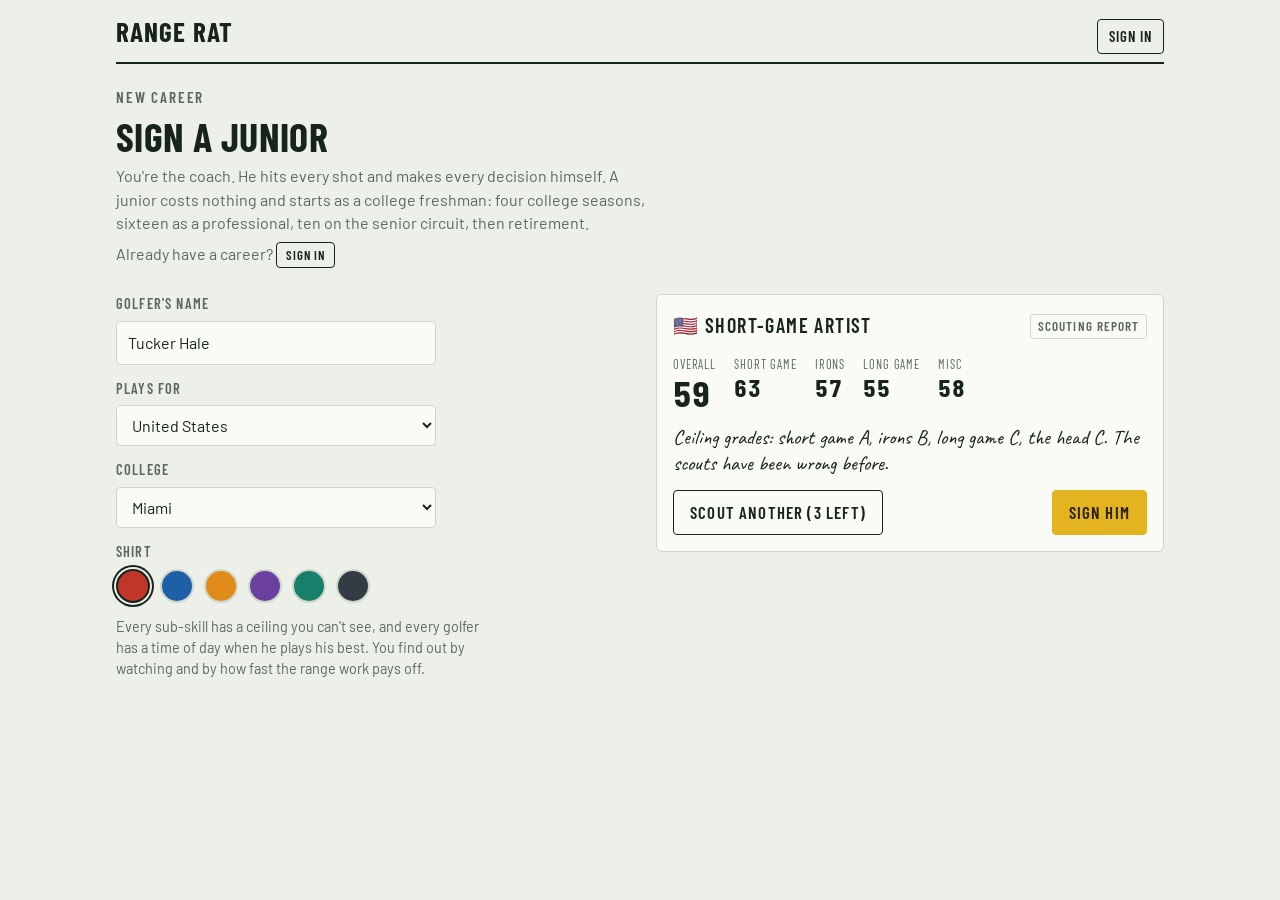
==== solo/index.html @ 446aee0f "Level 2 client: shared-world UI; solo game moves to /solo; public coach ratings Co-Authored-By: Clau" ====
<!doctype html>
<html lang="en">
<head>
<meta charset="utf-8">
<meta name="viewport" content="width=device-width,initial-scale=1,viewport-fit=cover">
<title>Range Rat Solo</title>
<meta name="description" content="A hands-off golf management game: sign golfers, train them, and watch them play.">
<meta name="theme-color" content="#1c4533">
<link rel="icon" href="data:image/svg+xml,%3Csvg xmlns='http://www.w3.org/2000/svg' viewBox='0 0 64 64'%3E%3Ccircle cx='32' cy='32' r='30' fill='%231c4533'/%3E%3Cpath d='M24 50V12' stroke='%23f1f4ea' stroke-width='4' stroke-linecap='round'/%3E%3Cpath d='M26 13l20 7-20 7z' fill='%23e3b420'/%3E%3C/svg%3E">
<link rel="preconnect" href="https://fonts.googleapis.com">
<link rel="preconnect" href="https://fonts.gstatic.com" crossorigin>
<link rel="stylesheet" href="https://fonts.googleapis.com/css2?family=Barlow:wght@400;500;600&family=Barlow+Condensed:wght@500;600;700&family=Caveat:wght@500;600&family=Noto+Color+Emoji&display=swap">
<link rel="stylesheet" href="../css/style.css">
</head>
<body>
<div class="app">
  <header class="top"><div class="brand">Range Rat</div><nav class="nav" id="nav"></nav></header>
  <main id="view"></main>
</div>
<script src="../vendor/supabase-2.118.0.js"></script>
<script src="../js/config.js"></script>
<script src="../js/core.js"></script>
<script src="../js/game.js"></script>
</body>
</html>
---- css/style.css ----
/* page reset (the published artifact used to supply this) */
*,*::before,*::after{box-sizing:border-box}
html{color-scheme:light;-webkit-text-size-adjust:100%}
:root{padding-top:env(safe-area-inset-top,0px);padding-bottom:env(safe-area-inset-bottom,0px)}
body{margin:0;font:14px/1.45 system-ui,-apple-system,"Segoe UI",sans-serif}
img{max-width:100%}
[hidden]{display:none!important}
input[type=email],input[type=password]{font:inherit;color:var(--ink);background:var(--surface);border:1px solid var(--line);border-radius:4px;padding:9px 11px;width:100%;max-width:320px}
.authform{max-width:420px}


/* Layout: a clubhouse with a hand-operated scoreboard. One column on phones; on wide screens the course map sits left, the board and radio call sit right. */
:root{
  --bg:#edf0e8; --surface:#fafbf6; --ink:#16241c; --muted:#5a685e; --line:#cfd7ca;
  --board:#1c4533; --board-ink:#f1f4ea; --board-line:#30604a; --board-hi:#28583f; --board-under:#ff8a78;
  --flag:#e3b420; --flag-ink:#2b2204;
  --fill:#2f7150; --under:#c2362a; --hot:#cf5a17; --cold:#2f6f9f;
  --display:'Barlow Condensed','Arial Narrow',sans-serif;
  --body:'Barlow',system-ui,-apple-system,'Segoe UI',sans-serif;
  --hand:'Caveat','Segoe Print','Bradley Hand',cursive;
  --emoji:'Noto Color Emoji','Apple Color Emoji','Segoe UI Emoji',sans-serif;
}
@media (prefers-color-scheme: dark){ :root:not([data-theme="light"]){
  --bg:#0e1511; --surface:#16211b; --ink:#e3e9df; --muted:#93a297; --line:#2a3a30;
  --board:#153525; --board-ink:#f1f4ea; --board-line:#27503c; --board-hi:#1f4733; --board-under:#ff8a78;
  --flag:#e3b420; --flag-ink:#2b2204;
  --fill:#4c9a72; --under:#ff7c6b; --hot:#f08a45; --cold:#6fb0dc; color-scheme:dark } }
:root[data-theme="dark"]{
  --bg:#0e1511; --surface:#16211b; --ink:#e3e9df; --muted:#93a297; --line:#2a3a30;
  --board:#153525; --board-ink:#f1f4ea; --board-line:#27503c; --board-hi:#1f4733; --board-under:#ff8a78;
  --flag:#e3b420; --flag-ink:#2b2204;
  --fill:#4c9a72; --under:#ff7c6b; --hot:#f08a45; --cold:#6fb0dc; color-scheme:dark }

*{box-sizing:border-box}
body{background:var(--bg);color:var(--ink);font-family:var(--body);font-size:16px;line-height:1.45}
.app{max-width:1080px;margin:0 auto;padding-block:18px 48px;padding-left:max(16px,env(safe-area-inset-left,0px));padding-right:max(16px,env(safe-area-inset-right,0px));display:flex;flex-direction:column;gap:22px}
.top{display:flex;align-items:baseline;justify-content:space-between;gap:12px;flex-wrap:wrap;border-bottom:2px solid var(--ink);padding-bottom:8px}
.brand{font-family:var(--display);font-weight:700;font-size:1.7rem;letter-spacing:.04em;text-transform:uppercase;line-height:1}
.top-meta{font-family:var(--display);font-size:1.05rem;letter-spacing:.04em;color:var(--muted);text-transform:uppercase}
#view{display:flex;flex-direction:column;gap:26px}
h1,h2,h3,p{margin:0}
h1{font-family:var(--display);font-weight:700;font-size:2.5rem;line-height:1;text-transform:uppercase;letter-spacing:.01em;text-wrap:balance}
h2{font-family:var(--display);font-weight:600;font-size:1.25rem;letter-spacing:.07em;text-transform:uppercase}
.eyebrow{font-family:var(--display);font-weight:600;letter-spacing:.12em;text-transform:uppercase;color:var(--muted);font-size:.95rem}
.lede{max-width:60ch;color:var(--muted)}
.intro{display:flex;flex-direction:column;gap:8px}
.cols{display:grid;grid-template-columns:repeat(auto-fit,minmax(min(100%,300px),1fr));gap:26px 32px;align-items:start}
.cols>*{min-width:0}
.sec{display:flex;flex-direction:column;gap:12px;min-width:0}
.sec>h2{border-bottom:1px solid var(--line);padding-bottom:6px}
.row{display:flex;gap:10px;align-items:center;flex-wrap:wrap;justify-content:space-between}
.stack{display:flex;flex-direction:column;gap:14px}
.muted{color:var(--muted)} .small{font-size:.9rem}
.hand{font-family:var(--hand);font-size:1.3rem;line-height:1.25}
.flag{font-family:var(--emoji);font-style:normal;font-weight:400;letter-spacing:0;margin-right:.35em}
.field{display:flex;flex-direction:column;gap:6px}
.field>span,.lab{font-family:var(--display);font-weight:600;letter-spacing:.08em;text-transform:uppercase;font-size:.9rem;color:var(--muted)}
input[type=text],select{font:inherit;color:var(--ink);background:var(--surface);border:1px solid var(--line);border-radius:4px;padding:9px 11px;width:100%;max-width:320px}
button{font:inherit;color:inherit;cursor:pointer}
button:focus-visible,input:focus-visible,select:focus-visible{outline:2px solid var(--flag);outline-offset:2px}
.btn{font-family:var(--display);font-weight:600;letter-spacing:.07em;text-transform:uppercase;font-size:1.05rem;border-radius:4px;padding:9px 16px;border:1.5px solid var(--ink);background:transparent;color:var(--ink)}
.btn.primary{background:var(--flag);border-color:var(--flag);color:var(--flag-ink)}
.btn:disabled{opacity:.4;cursor:default}
.btn.sm{font-size:.92rem;padding:6px 11px}
.btn.on{background:var(--ink);color:var(--bg)}
.swatches{display:flex;gap:10px;flex-wrap:wrap}
.sw{width:34px;height:34px;border-radius:50%;background:var(--c);border:2px solid var(--line);padding:0}
.sw.on{border-color:var(--ink);box-shadow:0 0 0 2px var(--bg),0 0 0 4px var(--ink)}
.prospect{background:var(--surface);border:1px solid var(--line);border-radius:6px;padding:16px;display:flex;flex-direction:column;gap:14px}
.tag{font-family:var(--display);font-weight:600;letter-spacing:.08em;text-transform:uppercase;font-size:.82rem;border:1px solid var(--line);border-radius:3px;padding:2px 7px;color:var(--muted);white-space:nowrap}
.tag.hot{color:var(--hot);border-color:var(--hot)} .tag.cold{color:var(--cold);border-color:var(--cold)}
.bars{display:grid;grid-template-columns:auto 1fr auto;gap:8px 12px;align-items:center}
.bars .k{font-family:var(--display);font-weight:600;letter-spacing:.06em;text-transform:uppercase;font-size:1rem}
.bars .k small{display:block;font-family:var(--body);font-weight:400;letter-spacing:0;text-transform:none;color:var(--muted);font-size:.78rem;line-height:1.1}
.track{height:12px;background:var(--line);border-radius:2px;overflow:hidden}
.track>i{display:block;height:100%;background:var(--fill)}
.track.warn>i{background:var(--hot)}
.bars .v{font-family:var(--display);font-weight:700;font-size:1.25rem;font-variant-numeric:tabular-nums;text-align:right;min-width:2.4ch}
.who{display:flex;gap:12px;align-items:center}
.avatar{width:46px;height:46px;border-radius:50%;background:var(--c);display:grid;place-items:center;font-family:var(--display);font-weight:700;color:#fff;font-size:1.2rem;flex:none;text-shadow:0 1px 2px rgba(0,0,0,.45)}
.who h1{font-size:2rem}
.pips{display:flex;gap:6px}
.pips i{width:14px;height:14px;border-radius:50%;border:2px solid var(--ink)} .pips i.f{background:var(--flag);border-color:var(--flag)}
.opts{display:grid;grid-template-columns:repeat(auto-fit,minmax(min(100%,150px),1fr));gap:8px}
.opt{text-align:left;background:var(--surface);border:1.5px solid var(--line);border-radius:5px;padding:9px 11px;display:flex;flex-direction:column;gap:2px;min-width:0}
.opt b{font-family:var(--display);font-weight:600;letter-spacing:.05em;text-transform:uppercase;font-size:1.05rem}
.opt span{font-size:.85rem;color:var(--muted);line-height:1.25}
.opt.on{border-color:var(--ink);box-shadow:inset 0 0 0 1px var(--ink)}
.event{background:var(--surface);border:1px solid var(--line);border-radius:6px;padding:12px 14px;display:flex;flex-direction:column;gap:2px}
.event b{font-family:var(--display);font-weight:700;font-size:1.5rem;text-transform:uppercase;letter-spacing:.03em;line-height:1.1}
.trainlog{min-height:1.6em}
.tbl{width:100%;border-collapse:collapse;font-size:.95rem}
.tbl th{font-family:var(--display);font-weight:600;letter-spacing:.07em;text-transform:uppercase;font-size:.85rem;color:var(--muted);text-align:left;padding:4px 6px;position:sticky;top:0;background:var(--bg)}
.tbl td{padding:6px;border-top:1px solid var(--line);white-space:nowrap}
.tbl tr.me td{font-weight:600;background:var(--surface)}
.tbl tr.gap td{text-align:center;color:var(--muted);padding:0;line-height:1}
.tbl tr.mc td{color:var(--muted)}
.num{font-variant-numeric:tabular-nums;text-align:right !important}
.scroll{overflow-x:auto}
.tall{max-height:560px;overflow:auto}
.under{color:var(--under);font-weight:600}
/* scoreboard */
.board{background:var(--board);color:var(--board-ink);border-radius:6px;padding:8px 12px 12px;display:flex;flex-direction:column;gap:6px}
.board h2{padding:4px 2px}
.board table{width:100%;border-collapse:collapse;font-family:var(--display);font-size:1.12rem;letter-spacing:.03em}
.board td{padding:5px 5px;border-top:1px solid var(--board-line);white-space:nowrap}
.board td.nm{white-space:normal;width:99%;text-transform:uppercase}
.board tr.me td{background:var(--board-hi);font-weight:700}
.board tr.cutline td{border-bottom:2px dashed var(--flag)}
.board tr.gap td{text-align:center;opacity:.6;padding:0;line-height:1}
.board .under{color:var(--board-under)}
.board .chip{font-family:var(--display);font-size:.78rem;letter-spacing:.08em;opacity:.8;text-transform:uppercase}
.board .chip.hot{color:var(--flag);opacity:1}
.board .btn{border-color:var(--board-line);color:var(--board-ink);align-self:flex-start}
.bscroll{max-height:560px;overflow-y:auto}
/* round */
.round{display:grid;grid-template-columns:minmax(0,460px) minmax(0,1fr);gap:22px 28px;align-items:start}
@media (max-width:820px){.round{grid-template-columns:minmax(0,1fr)}}
.round>*{min-width:0;display:flex;flex-direction:column;gap:12px}
.holebar{display:flex;justify-content:space-between;align-items:baseline;gap:10px;flex-wrap:wrap;font-family:var(--display);text-transform:uppercase;letter-spacing:.06em}
.holebar b{font-size:1.6rem;font-weight:700;line-height:1}
.wind{display:inline-flex;align-items:center;gap:6px;color:var(--muted)}
.wind i{display:inline-block;font-style:normal;font-size:1.2rem;line-height:1;color:var(--ink)}
canvas{display:block;width:100%;max-width:100%;aspect-ratio:4/5;border-radius:6px;background:#24492f}
.ctrl{display:flex;gap:8px;flex-wrap:wrap;align-items:center}
.ctrl .sp{flex:1}
.status{display:flex;gap:8px;align-items:center;flex-wrap:wrap}
.feed{display:flex;flex-direction:column;gap:5px;min-height:9.5em}
.feed p{border-left:3px solid var(--line);padding-left:9px;color:var(--muted);font-size:.95rem}
.feed p.now{color:var(--ink);border-color:var(--flag)}
.feed p.big{color:var(--ink);font-weight:600}
.cards{display:flex;flex-direction:column;gap:6px}
.card{border-collapse:collapse;font-family:var(--display);font-size:1.05rem;width:100%}
.card th,.card td{text-align:center;padding:4px 2px;border:1px solid var(--line);min-width:28px;font-variant-numeric:tabular-nums}
.card th{font-weight:600;color:var(--muted);letter-spacing:.05em;text-transform:uppercase;font-size:.85rem}
.card th:first-child,.card td:first-child{text-align:left;padding-left:6px;width:4.2em}
.card s{display:inline-grid;place-items:center;width:23px;height:23px;text-decoration:none;font-weight:700}
.card .bd s{border:1.5px solid var(--under);border-radius:50%;color:var(--under)}
.card .eg s{border:1.5px solid var(--under);border-radius:50%;color:var(--under);box-shadow:0 0 0 2px var(--bg),0 0 0 3.5px var(--under)}
.card .bg s{border:1.5px solid var(--ink)}
.card .db s{border:1.5px solid var(--ink);box-shadow:0 0 0 2px var(--bg),0 0 0 3.5px var(--ink)}
.notes{display:flex;flex-direction:column;gap:6px}
.foot{display:flex;gap:10px;align-items:center;flex-wrap:wrap;color:var(--muted);font-size:.9rem;border-top:1px solid var(--line);padding-top:12px}
@media (prefers-reduced-motion:reduce){*{transition:none !important}}

/* stable, sub-skills, shop, profiles */
.nav{display:flex;gap:8px;align-items:center;flex-wrap:wrap}
.cash{font-family:var(--display);font-weight:700;font-size:1.25rem;letter-spacing:.03em;font-variant-numeric:tabular-nums}
.cash.red{color:var(--under)}
.tabs{display:flex;gap:6px;flex-wrap:wrap;border-bottom:1px solid var(--line);padding-bottom:10px}
.umbs{display:grid;grid-template-columns:repeat(auto-fit,minmax(min(100%,330px),1fr));gap:26px 36px;align-items:start}
.umb{display:flex;flex-direction:column;gap:9px;min-width:0}
.uhead{display:flex;justify-content:space-between;align-items:flex-end;gap:8px}
.uhead small{display:block;color:var(--muted);font-size:.82rem}
.uhead b{font-family:var(--display);font-weight:700;font-size:2.6rem;line-height:.85;font-variant-numeric:tabular-nums}
.track.thick{height:14px}
.subs{display:grid;grid-template-columns:minmax(0,1fr) 56px 2.4ch auto;gap:6px 10px;align-items:center;font-size:.93rem}
.subs.ro{grid-template-columns:minmax(0,1fr) 72px 2.4ch}
.subs .sn small{display:block;color:var(--muted);font-size:.76rem;line-height:1.15}
.subs .kid{padding-left:14px}
.subs .grp{font-weight:600}
.subs .sv{font-family:var(--display);font-weight:600;font-size:1.08rem;text-align:right;font-variant-numeric:tabular-nums}
.subs .track{height:7px}
.btn.xs{font-size:.8rem;padding:3px 9px}
.gcards{display:grid;grid-template-columns:repeat(auto-fit,minmax(min(100%,300px),1fr));gap:14px}
.gcard{background:var(--surface);border:1px solid var(--line);border-radius:6px;padding:14px;display:flex;flex-direction:column;gap:11px;min-width:0}
.gcard .who h1{font-size:1.6rem}
.ratings{display:flex;gap:6px 18px;flex-wrap:wrap;font-family:var(--display)}
.ratings span{display:flex;flex-direction:column;font-size:.78rem;letter-spacing:.07em;text-transform:uppercase;color:var(--muted)}
.ratings b{font-size:1.6rem;color:var(--ink);line-height:1;font-variant-numeric:tabular-nums}
.ratings .lead b{font-size:2.3rem}
.avatar.ring{box-shadow:0 0 0 2px var(--bg),0 0 0 5px var(--flag)}
.tbl tr.promo td:first-child{box-shadow:inset 3px 0 0 var(--fill)}
.tbl tr.releg td:first-child{box-shadow:inset 3px 0 0 var(--under)}
.stats{display:grid;grid-template-columns:repeat(auto-fit,minmax(104px,1fr));gap:12px 16px}
.stats div{display:flex;flex-direction:column}
.stats b{font-family:var(--display);font-size:1.6rem;line-height:1.05;font-variant-numeric:tabular-nums}
.stats span{font-size:.8rem;color:var(--muted)}
textarea{font:12px/1.3 ui-monospace,Menlo,Consolas,monospace;color:var(--ink);background:var(--surface);border:1px solid var(--line);border-radius:4px;padding:8px;width:100%;min-height:84px}
.shop{display:grid;grid-template-columns:repeat(auto-fit,minmax(min(100%,230px),1fr));gap:10px}
.item{background:var(--surface);border:1px solid var(--line);border-radius:5px;padding:11px;display:flex;flex-direction:column;gap:6px;min-width:0}
.item b{font-family:var(--display);font-weight:600;letter-spacing:.05em;text-transform:uppercase;font-size:1.05rem}
.item span{font-size:.86rem;color:var(--muted);line-height:1.3}
.item .btn,.item .tag{align-self:flex-start}
.profile{border-top:2px solid var(--ink);padding-top:16px;display:flex;flex-direction:column;gap:18px}
.board th{font-family:var(--display);font-weight:500;font-size:.78rem;letter-spacing:.08em;text-transform:uppercase;opacity:.7;text-align:left;padding:2px 5px}
.board .nm .chip{display:block;line-height:1.1}
.board tr.mine td{background:var(--board-hi)}
.board td.odds{opacity:.92}
input[type=number]{font:inherit;color:var(--ink);background:var(--surface);border:1px solid var(--line);border-radius:4px;padding:6px 9px;width:100%;max-width:170px}
.gcard .evline{border-top:1px solid var(--line);padding-top:9px;display:flex;flex-direction:column;gap:3px;font-size:.92rem}
.gcard .evline b{font-family:var(--display);font-weight:600;font-size:1.1rem;text-transform:uppercase;letter-spacing:.04em}
.tbl tr.now td{background:var(--surface);font-weight:600}
.board table{table-layout:fixed}
.board tr.sep td{font-size:.74rem;letter-spacing:.11em;text-transform:uppercase;opacity:.7;padding:9px 5px 3px;border-top:0}
.board .sch{font-size:.72em;opacity:.75;margin-left:.55em;letter-spacing:.04em;white-space:nowrap}
.meters{display:flex;gap:6px 18px;flex-wrap:wrap;align-items:center}
.meter{display:inline-flex;gap:7px;align-items:center}
.meter b{font-family:var(--display);font-weight:700;font-size:1.05rem;font-variant-numeric:tabular-nums}
.status .btn .flag{margin-right:.3em}
.cobars{display:grid;grid-template-columns:minmax(0,1fr) minmax(48px,80px) 2.4ch 3.7em;gap:5px 10px;align-items:center;font-size:.92rem}
.cobars .track{height:7px}
.cobars b{font-family:var(--display);font-weight:600;font-size:1.05rem;text-align:right;font-variant-numeric:tabular-nums}
.cobars .mx{color:var(--muted);text-align:right;font-variant-numeric:tabular-nums}
.chips{display:flex;flex-wrap:wrap;gap:5px}
.chips .tag{white-space:normal}
.bignum{font-family:var(--display);font-weight:700;font-size:2.3rem;line-height:.9;font-variant-numeric:tabular-nums}
.retire{border:1.5px dashed var(--line);border-radius:6px;padding:12px;display:flex;flex-direction:column;gap:10px}
.uhead small .tag{margin-left:4px;color:var(--fill);border-color:var(--fill)}
#coachSel{max-width:min(100%,560px)}
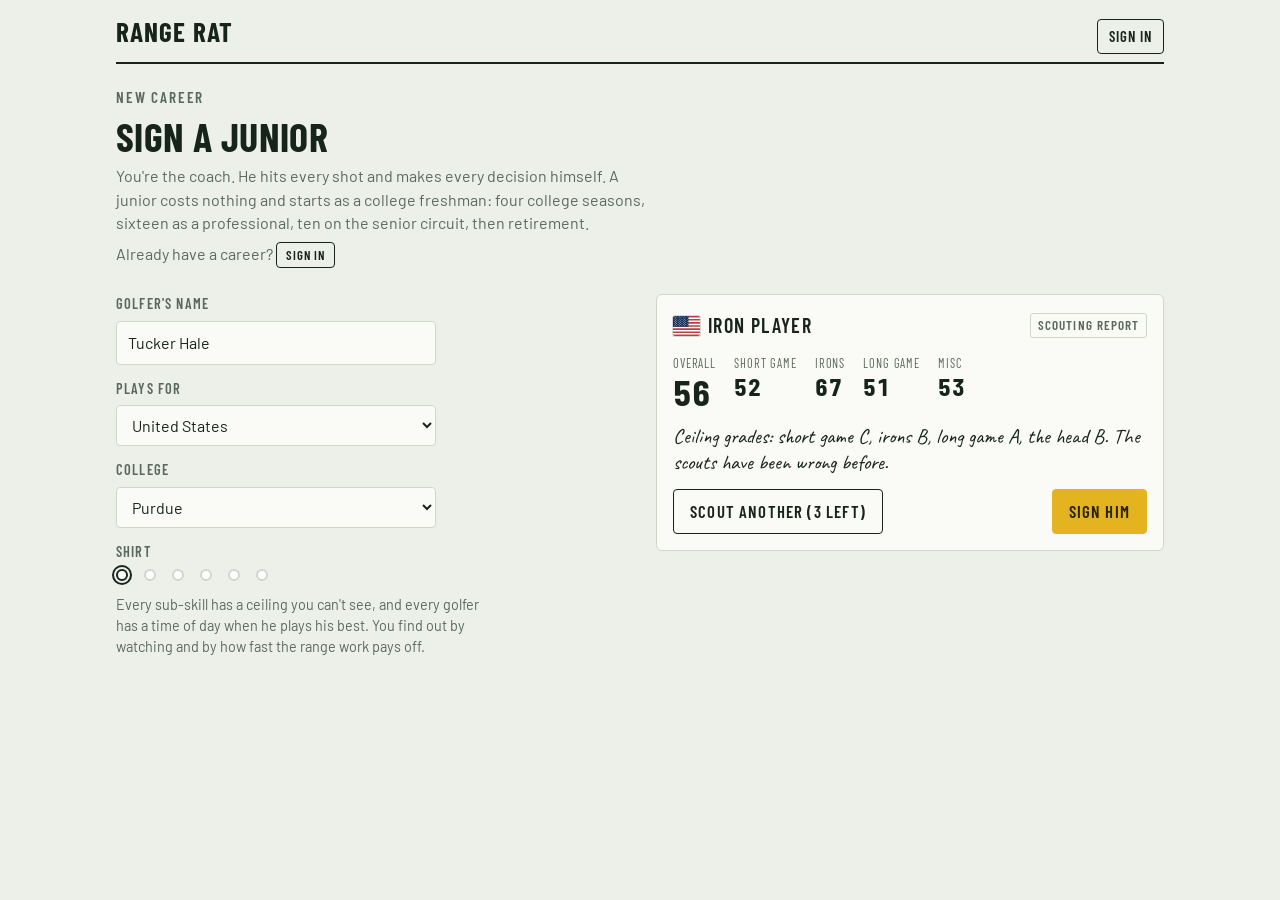
==== commit 34a6756d: "Flags as small SVG pictures instead of emoji (no more flicker; works on Windows); drop the emoji web" ====
--- a/solo/index.html
+++ b/solo/index.html
@@ -9,7 +9,7 @@
 <link rel="icon" href="data:image/svg+xml,%3Csvg xmlns='http://www.w3.org/2000/svg' viewBox='0 0 64 64'%3E%3Ccircle cx='32' cy='32' r='30' fill='%231c4533'/%3E%3Cpath d='M24 50V12' stroke='%23f1f4ea' stroke-width='4' stroke-linecap='round'/%3E%3Cpath d='M26 13l20 7-20 7z' fill='%23e3b420'/%3E%3C/svg%3E">
 <link rel="preconnect" href="https://fonts.googleapis.com">
 <link rel="preconnect" href="https://fonts.gstatic.com" crossorigin>
-<link rel="stylesheet" href="https://fonts.googleapis.com/css2?family=Barlow:wght@400;500;600&family=Barlow+Condensed:wght@500;600;700&family=Caveat:wght@500;600&family=Noto+Color+Emoji&display=swap">
+<link rel="stylesheet" href="https://fonts.googleapis.com/css2?family=Barlow:wght@400;500;600&family=Barlow+Condensed:wght@500;600;700&family=Caveat:wght@500;600&display=swap">
 <link rel="stylesheet" href="../css/style.css">
 </head>
 <body>
--- a/css/style.css
+++ b/css/style.css
@@ -52,7 +52,8 @@
 .stack{display:flex;flex-direction:column;gap:14px}
 .muted{color:var(--muted)} .small{font-size:.9rem}
 .hand{font-family:var(--hand);font-size:1.3rem;line-height:1.25}
-.flag{font-family:var(--emoji);font-style:normal;font-weight:400;letter-spacing:0;margin-right:.35em}
+.flag{display:inline-block;width:1.34em;height:1em;vertical-align:-.14em;margin-right:.4em;background:#ccc center/cover no-repeat;border-radius:2px;box-shadow:0 0 0 1px rgba(0,0,0,.14);flex:none}
+.f-ao{background-image:url(../flags/ao.svg)}.f-ar{background-image:url(../flags/ar.svg)}.f-au{background-image:url(../flags/au.svg)}.f-bf{background-image:url(../flags/bf.svg)}.f-bi{background-image:url(../flags/bi.svg)}.f-bj{background-image:url(../flags/bj.svg)}.f-br{background-image:url(../flags/br.svg)}.f-bw{background-image:url(../flags/bw.svg)}.f-ca{background-image:url(../flags/ca.svg)}.f-cd{background-image:url(../flags/cd.svg)}.f-cf{background-image:url(../flags/cf.svg)}.f-cg{background-image:url(../flags/cg.svg)}.f-ci{background-image:url(../flags/ci.svg)}.f-cl{background-image:url(../flags/cl.svg)}.f-cm{background-image:url(../flags/cm.svg)}.f-cn{background-image:url(../flags/cn.svg)}.f-co{background-image:url(../flags/co.svg)}.f-cv{background-image:url(../flags/cv.svg)}.f-cz{background-image:url(../flags/cz.svg)}.f-de{background-image:url(../flags/de.svg)}.f-dj{background-image:url(../flags/dj.svg)}.f-dk{background-image:url(../flags/dk.svg)}.f-dz{background-image:url(../flags/dz.svg)}.f-eg{background-image:url(../flags/eg.svg)}.f-eng{background-image:url(../flags/eng.svg)}.f-er{background-image:url(../flags/er.svg)}.f-es{background-image:url(../flags/es.svg)}.f-et{background-image:url(../flags/et.svg)}.f-fi{background-image:url(../flags/fi.svg)}.f-fr{background-image:url(../flags/fr.svg)}.f-ga{background-image:url(../flags/ga.svg)}.f-gh{background-image:url(../flags/gh.svg)}.f-gm{background-image:url(../flags/gm.svg)}.f-gn{background-image:url(../flags/gn.svg)}.f-gq{background-image:url(../flags/gq.svg)}.f-gw{background-image:url(../flags/gw.svg)}.f-ie{background-image:url(../flags/ie.svg)}.f-in{background-image:url(../flags/in.svg)}.f-it{background-image:url(../flags/it.svg)}.f-jp{background-image:url(../flags/jp.svg)}.f-ke{background-image:url(../flags/ke.svg)}.f-km{background-image:url(../flags/km.svg)}.f-kr{background-image:url(../flags/kr.svg)}.f-lr{background-image:url(../flags/lr.svg)}.f-ls{background-image:url(../flags/ls.svg)}.f-ly{background-image:url(../flags/ly.svg)}.f-ma{background-image:url(../flags/ma.svg)}.f-mg{background-image:url(../flags/mg.svg)}.f-ml{background-image:url(../flags/ml.svg)}.f-mr{background-image:url(../flags/mr.svg)}.f-mu{background-image:url(../flags/mu.svg)}.f-mw{background-image:url(../flags/mw.svg)}.f-mx{background-image:url(../flags/mx.svg)}.f-mz{background-image:url(../flags/mz.svg)}.f-na{background-image:url(../flags/na.svg)}.f-ne{background-image:url(../flags/ne.svg)}.f-ng{background-image:url(../flags/ng.svg)}.f-nl{background-image:url(../flags/nl.svg)}.f-no{background-image:url(../flags/no.svg)}.f-nz{background-image:url(../flags/nz.svg)}.f-pl{background-image:url(../flags/pl.svg)}.f-rw{background-image:url(../flags/rw.svg)}.f-sc{background-image:url(../flags/sc.svg)}.f-sco{background-image:url(../flags/sco.svg)}.f-sd{background-image:url(../flags/sd.svg)}.f-se{background-image:url(../flags/se.svg)}.f-sl{background-image:url(../flags/sl.svg)}.f-sn{background-image:url(../flags/sn.svg)}.f-so{background-image:url(../flags/so.svg)}.f-ss{background-image:url(../flags/ss.svg)}.f-st{background-image:url(../flags/st.svg)}.f-sz{background-image:url(../flags/sz.svg)}.f-td{background-image:url(../flags/td.svg)}.f-tg{background-image:url(../flags/tg.svg)}.f-th{background-image:url(../flags/th.svg)}.f-tn{background-image:url(../flags/tn.svg)}.f-tz{background-image:url(../flags/tz.svg)}.f-ug{background-image:url(../flags/ug.svg)}.f-us{background-image:url(../flags/us.svg)}.f-za{background-image:url(../flags/za.svg)}.f-zm{background-image:url(../flags/zm.svg)}.f-zw{background-image:url(../flags/zw.svg)}
 .field{display:flex;flex-direction:column;gap:6px}
 .field>span,.lab{font-family:var(--display);font-weight:600;letter-spacing:.08em;text-transform:uppercase;font-size:.9rem;color:var(--muted)}
 input[type=text],select{font:inherit;color:var(--ink);background:var(--surface);border:1px solid var(--line);border-radius:4px;padding:9px 11px;width:100%;max-width:320px}
@@ -208,3 +209,283 @@
 .retire{border:1.5px dashed var(--line);border-radius:6px;padding:12px;display:flex;flex-direction:column;gap:10px}
 .uhead small .tag{margin-left:4px;color:var(--fill);border-color:var(--fill)}
 #coachSel{max-width:min(100%,560px)}
+
+/* ---- online: leaderboard extras ---- */
+.board .o0{display:block;font-size:.66em;opacity:.65;letter-spacing:.02em;line-height:1.1}
+.board .chip.out{color:var(--flag);opacity:1}
+.board .cutchip{opacity:1;color:var(--flag);font-size:.86rem}
+.board .nm .btn.xs{margin-top:3px}
+/* ---- online: the podium ---- */
+.podium-wrap{display:flex;flex-direction:column;gap:12px;margin-block:4px 18px}
+.podium-wrap .champ{font-size:clamp(1.5rem,6vw,2.3rem);line-height:1.05;text-wrap:balance}
+.podium-wrap h3{font-family:var(--display);text-transform:uppercase;letter-spacing:.06em;margin-top:6px}
+.podium{display:grid;grid-template-columns:repeat(3,minmax(0,1fr));gap:8px;align-items:end;margin-top:6px}
+.pod{display:flex;flex-direction:column;align-items:center;text-align:center;gap:3px;min-width:0}
+.pod .pname{font-family:var(--display);font-weight:700;text-transform:uppercase;letter-spacing:.03em;line-height:1.1;overflow-wrap:anywhere}
+.pod .psub{font-size:.75rem;color:var(--muted);overflow-wrap:anywhere}
+.pblock{width:100%;border-radius:6px 6px 0 0;background:var(--board);color:var(--board-ink);display:flex;flex-direction:column;align-items:center;justify-content:flex-start;padding:10px 4px;gap:2px;transform-origin:bottom;animation:rise .9s cubic-bezier(.2,.8,.2,1) both}
+.pblock b{font-family:var(--display);font-size:1.9rem;line-height:1}
+.pblock span{font-family:var(--display);font-size:1.1rem}
+.pblock small{font-size:.78rem;opacity:.85}
+.p1 .pblock{height:150px;background:#c9a227;color:#1d1a0c;animation-delay:.5s}
+.p2 .pblock{height:115px;background:#a9b1b6;color:#1b2023;animation-delay:.25s}
+.p3 .pblock{height:90px;background:#b07a4a;color:#1f140b}
+.p1 .pname{font-size:1.15rem}
+@keyframes rise{from{transform:scaleY(0);opacity:0}to{transform:scaleY(1);opacity:1}}
+.board td.nm{overflow-wrap:anywhere}
+.board .nm .btn.xs{display:inline-block;max-width:100%;white-space:nowrap}
+@media (max-width:420px){.board table{font-size:1rem}.board td{padding:5px 3px}}
+/* ---- online: Quick-Fire Opens ---- */
+.qfban{border:2px solid var(--flag);border-radius:8px;padding:14px max(14px,env(safe-area-inset-right,0px)) 14px 14px}
+.qfban h2{margin:0}
+.podium-wrap .ace{background:#c9a227;color:#1d1a0c;border-radius:8px;padding:12px 14px;font-size:1.05rem;animation:rise .9s cubic-bezier(.2,.8,.2,1) both}
+.podium-wrap .ace b{font-family:var(--display);text-transform:uppercase;letter-spacing:.05em;font-size:1.3rem;margin-right:6px}
+/* ---- online: Quick-Fire live bonus races and the tee-off countdown ---- */
+.qflive{display:grid;grid-template-columns:repeat(auto-fit,minmax(min(100%,190px),1fr));gap:10px;margin-block:4px 14px}
+.qfcard{border:1px solid var(--line);border-radius:8px;padding:10px 12px;min-width:0;background:var(--surface)}
+.qfcard.hot{background:#c9a227;color:#1d1a0c}
+.qfcard h3{margin:0;font-family:var(--display);text-transform:uppercase;letter-spacing:.06em;font-size:1rem}
+.qfcard p{margin:0 0 6px}
+.qfcard ol{list-style:none;margin:0;padding:0;display:flex;flex-direction:column;gap:4px}
+.qfcard li{display:flex;gap:6px;align-items:baseline;min-width:0;overflow-wrap:anywhere}
+.qfcard li b{margin-left:auto;font-variant-numeric:tabular-nums;white-space:nowrap}
+.qfcard li.me{font-weight:700}
+.teebox{text-align:center;padding:22px 12px;border-radius:10px;background:var(--board);color:var(--board-ink);margin-block:6px 14px}
+.teebox h2{margin:0;color:inherit}
+.teebox .muted,.teebox .eyebrow{color:inherit;opacity:.75}
+.teeclock{font-family:var(--display);font-size:clamp(3.2rem,18vw,5.5rem);line-height:1;font-variant-numeric:tabular-nums;margin:6px 0;color:#e3b420}
+/* ---- online: ages and the guide ---- */
+small.age{display:inline-block;margin-left:6px;font-size:.72em;font-weight:500;opacity:.7;letter-spacing:.02em;text-transform:none;white-space:nowrap}
+.linkbtn{background:none;border:0;padding:0;font:inherit;color:inherit;text-decoration:underline;cursor:pointer}
+.gsec p{max-width:68ch;line-height:1.55}
+.gfacts{display:grid;grid-template-columns:repeat(auto-fit,minmax(min(100%,150px),1fr));gap:10px;margin-block:6px}
+.gfacts>div{background:var(--surface);border:1px solid var(--line);border-radius:6px;padding:10px;display:flex;flex-direction:column;gap:4px;min-width:0}
+.gfacts b{font-family:var(--display);font-size:1.5rem;line-height:1}
+.gfacts span{font-size:.86rem;color:var(--muted);line-height:1.35}
+.gline{display:flex;flex-direction:column;gap:0;margin-block:8px;border-left:4px solid var(--line);padding-left:14px}
+.gstage{position:relative;padding:4px 0 14px}
+.gstage::before{content:"";position:absolute;left:-23px;top:9px;width:14px;height:14px;border-radius:50%;background:var(--c,#888);border:2px solid var(--bg)}
+.gstage.col{--c:#3a7bd5}.gstage.pro{--c:#2f8f5b}.gstage.sen{--c:#c9a227}.gstage.ret{--c:#8a6d5a}
+.ghead{display:flex;flex-wrap:wrap;gap:4px 12px;align-items:baseline}
+.ghead b{font-family:var(--display);text-transform:uppercase;letter-spacing:.05em;font-size:1.25rem;color:var(--c)}
+.ghead span{font-size:.9rem;color:var(--muted)}
+.ghead .gage{font-weight:700;color:inherit}
+.gbody p{margin:.4em 0}
+/* ---- online: rating colours and scouting grades ---- */
+:root{--good:#2f9a5e;--mid:#d9a521;--bad:#cf4a3c}
+.grade{font-size:2rem!important}
+.grade.gA,.grade.gB{color:var(--good)}.grade.gC{color:var(--mid)}.grade.gD,.grade.gF{color:var(--bad)}
+.item .linkbtn{font:inherit;text-transform:inherit;letter-spacing:inherit;text-align:left}
+.gstage.jr{--c:#8a5cc7}.gstage.rec{--c:#d0703a}
+.offers{border:2px solid var(--mid);border-radius:8px;padding-inline:14px}
+/* ---- online: the locker room (roster cards) ---- */
+.roster{display:grid;grid-template-columns:repeat(auto-fill,minmax(min(100%,300px),1fr));gap:12px;margin-block:4px 18px}
+.rcard{display:flex;flex-direction:column;gap:10px;text-align:left;font:inherit;color:inherit;background:var(--surface);border:1px solid var(--line);border-radius:10px;padding:12px 14px;cursor:pointer;min-width:0}
+.rcard:hover,.rcard:focus-visible{border-color:var(--ink,currentColor)}
+.rtop{display:flex;align-items:center;gap:10px;min-width:0}
+.rtop .avatar{flex:none}
+.rwho{display:flex;flex-direction:column;min-width:0;flex:1}
+.rwho b{font-family:var(--display);text-transform:uppercase;letter-spacing:.03em;font-size:1.1rem;overflow-wrap:anywhere}
+.rwho span{font-size:.82rem;color:var(--muted)}
+.rovr{display:flex;flex-direction:column;align-items:center;flex:none}
+.rovr b{font-family:var(--display);font-size:1.8rem;line-height:1}
+.rovr span{font-size:.7rem;color:var(--muted);letter-spacing:.08em}
+.rbars,.cbars{display:grid;grid-template-columns:auto 1fr 2.2em;gap:5px 10px;align-items:center}
+.rbars .rl,.cbars>span:nth-child(3n+1){font-size:.8rem;color:var(--muted);white-space:nowrap}
+.rbars .track,.cbars .track{height:8px}
+.rbars b,.cbars b{text-align:right;font-variant-numeric:tabular-nums}
+.rcard .tag{align-self:flex-start}
+/* ---- online: the coach board on the range ---- */
+.cpick summary{cursor:pointer;font-weight:700;padding:6px 0}
+.cgrid{display:grid;grid-template-columns:repeat(auto-fill,minmax(min(100%,240px),1fr));gap:10px;margin-top:8px}
+.ccard{display:flex;flex-direction:column;gap:8px;background:var(--surface);border:1px solid var(--line);border-radius:8px;padding:10px 12px;min-width:0}
+.ccard.on{border:2px solid var(--good)}
+.ccard.full{opacity:.55}
+.ccard p{margin:0}
+.chead{display:flex;flex-direction:column;min-width:0}
+.chead b{overflow-wrap:anywhere}
+.cfoot{display:flex;flex-wrap:wrap;align-items:center;gap:6px 10px;justify-content:space-between}
+.cfoot>span:first-child{font-weight:700}
+/* ---- online: the guide's skill list ---- */
+.gskills{display:grid;grid-template-columns:repeat(auto-fit,minmax(min(100%,260px),1fr));gap:12px 20px}
+.gskills h3{font-family:var(--display);text-transform:uppercase;letter-spacing:.06em;margin:.4em 0 .2em}
+.gskills dl{margin:0;display:grid;gap:2px 0}
+.gskills dt{font-weight:700;margin-top:6px}
+.gskills dd{margin:0;color:var(--muted);line-height:1.4}
+/* ---- online: the field and the prize money side by side ---- */
+.fieldpay{display:grid;grid-template-columns:repeat(auto-fit,minmax(min(100%,320px),1fr));gap:18px 24px;align-items:start}
+.fieldpay>.sec{min-width:0}
+/* ---- online: market cards ---- */
+.roster.mkt{margin-top:12px}
+.mkt .rcard{cursor:default}
+.mkt .rwho .linkbtn{font:inherit;text-transform:inherit;letter-spacing:inherit;text-align:left;text-decoration:none}
+.mprice{display:flex;align-items:center;gap:10px;flex-wrap:wrap}
+.mprice b{font-family:var(--display);font-size:1.4rem}
+/* ---- online: the league ---- */
+.rcard.me{border-width:2px}
+.lrank{font-family:var(--display);font-size:2rem;line-height:1;min-width:1.4em;text-align:center}
+.lstats{display:grid;grid-template-columns:repeat(3,minmax(0,1fr));gap:8px}
+.lstats>div{display:flex;flex-direction:column;min-width:0}
+.lstats b{font-family:var(--display);font-size:1.15rem;overflow-wrap:anywhere}
+.lstats span{font-size:.75rem;color:var(--muted)}
+.lstats.wide{margin-block:10px 14px;max-width:640px}
+/* ---- online: Match Play ---- */
+.mpban{border-color:#3a7bd5}
+.mgrid{display:grid;grid-template-columns:repeat(auto-fill,minmax(min(100%,260px),1fr));gap:10px}
+.mcard{background:var(--surface);border:1px solid var(--line);border-radius:8px;padding:8px 10px;display:flex;flex-direction:column;gap:4px;min-width:0}
+.mcard.live{border-color:var(--mid)}
+.mcard.wait{opacity:.6}
+.mrow{display:flex;justify-content:space-between;align-items:baseline;gap:8px;min-width:0}
+.mrow span{min-width:0;overflow-wrap:anywhere}
+.mrow b{font-variant-numeric:tabular-nums}
+.mrow.win{font-weight:700}
+.mrow.win b{color:var(--good)}
+.mrow.me span{text-decoration:underline;text-underline-offset:3px}
+.mdots{display:flex;flex-wrap:wrap;gap:3px;min-height:10px}
+.mdots i{width:10px;height:10px;border-radius:50%;background:#9aa3a7}
+.mdots i.a{background:#e0ad12}.mdots i.b{background:#5b8cff}
+.mstat{margin:0;font-size:.85rem;color:var(--muted)}
+.mcard.done .mstat{color:inherit;font-weight:600}
+.mrow .sch{margin-left:6px}
+/* ---- online: Match Play, watching one match and the prize table ---- */
+:root{--pa:#e0ad12;--pb:#5b8cff;--pa-ink:#8a6400;--pb-ink:#2456c9;--pa-bg:rgba(224,173,18,.2);--pb-bg:rgba(91,140,255,.18)}
+@media (prefers-color-scheme: dark){ :root:not([data-theme="light"]){--pa-ink:#f2c230;--pb-ink:#8fb0ff} }
+:root[data-theme="dark"]{--pa-ink:#f2c230;--pb-ink:#8fb0ff}
+.sw{display:inline-block;width:.75em;height:.75em;border-radius:50%;margin-right:6px;background:#fff;border:2.5px solid var(--line);flex:none;vertical-align:-.05em}
+.sw.s0{border-color:var(--pa)}.sw.s1{border-color:var(--pb)}
+.s0{--side:var(--pa-ink)}.s1{--side:var(--pb-ink)}
+.mfoot{display:flex;justify-content:space-between;align-items:center;gap:8px;flex-wrap:wrap}
+.mlab{margin:0;font-family:var(--display);text-transform:uppercase;letter-spacing:.06em;font-size:.8rem;color:var(--muted)}
+.mcard.watching{border-color:var(--flag);box-shadow:0 0 0 1px var(--flag)}
+.mpvs{display:grid;grid-template-columns:minmax(0,1fr) auto minmax(0,1fr);gap:8px;align-items:center}
+.mpchip{display:flex;align-items:flex-start;gap:2px;min-width:0;border-left:4px solid var(--pa);padding-left:8px}
+.mpchip.s1{border-left:0;border-right:4px solid var(--pb);padding:0 8px 0 0;flex-direction:row-reverse;text-align:right}
+.mpchip span{display:flex;flex-direction:column;min-width:0;overflow-wrap:anywhere;line-height:1.2}
+.mpchip .sw{display:none}
+.mpchip small{color:var(--muted);font-size:.78rem}
+.mpst{text-align:center;display:flex;flex-direction:column;align-items:center;min-width:5.5em}
+.mpst b{font-family:var(--display);font-size:1.35rem;text-transform:uppercase;line-height:1.05;color:var(--side,var(--ink))}
+.mpst small{color:var(--muted);font-size:.78rem}
+.feed p .sw{width:.65em;height:.65em}
+.feed p.win{color:var(--side,var(--ink))}
+.mpcard td.won.s0{background:var(--pa-bg)}.mpcard td.won.s1{background:var(--pb-bg)}
+.mpcard tr.pa td:first-child,.mpcard tr.pb td:first-child{white-space:nowrap;font-weight:600}
+.mpcard td.mst{font-weight:700;font-size:.85rem;color:var(--side,var(--muted))}
+.mpcard td.mst:not(.s0):not(.s1){color:var(--muted)}
+.mppay td,.mpres td{white-space:normal;vertical-align:top}
+.mppay small{font-size:.75rem;color:var(--muted)}
+.mppay small.pct{display:block}
+.tbl tr.nopay td{color:var(--muted)}
+.mpres .sch{display:block}
+.mpif{flex-wrap:wrap;align-items:center;gap:6px}
+.mppaybox summary{cursor:pointer;font-family:var(--display);text-transform:uppercase;letter-spacing:.05em;font-weight:600}
+.mppaybox[open] summary{margin-bottom:8px}
+.mpyou{margin:0;font-size:1.05rem}
+.mpcard td.mst small{display:block;font-size:.62rem;font-weight:600;line-height:1;text-transform:uppercase}
+.mpeye{margin:0 0 -6px}
+/* ---- online: Quick-Fire and Match Play side by side on the Events page ---- */
+.qhead{display:flex;align-items:baseline;justify-content:space-between;gap:8px;flex-wrap:wrap}
+.qhead .eyebrow{margin:0}
+.qtbl{width:100%;border-collapse:collapse;font-size:.9rem}
+.qtbl th,.qtbl td{padding:6px 4px;border-bottom:1px solid var(--line);text-align:left;vertical-align:middle}
+.qtbl thead th{font-family:var(--display);text-transform:uppercase;letter-spacing:.04em;font-size:.85rem;vertical-align:bottom}
+.qtbl thead th small{display:block;font-family:var(--body,inherit);text-transform:none;letter-spacing:0;font-weight:400;color:var(--muted);font-size:.72rem;line-height:1.25}
+.qtbl tbody th{font-weight:600;white-space:nowrap;padding-right:8px}
+.qtbl td{white-space:nowrap}
+.qtbl td .btn{margin:1px 4px 1px 0}
+.qtbl tbody tr:last-child th,.qtbl tbody tr:last-child td{border-bottom:0}
+.btn.qlive i{display:inline-block;width:7px;height:7px;border-radius:50%;background:var(--bad,#c0392b);margin-right:5px;vertical-align:1px;animation:qpulse 1.6s infinite}
+.btn.qlive.mine{border-color:var(--pa,#e0ad12);box-shadow:inset 0 0 0 1px var(--pa,#e0ad12)}
+@keyframes qpulse{50%{opacity:.35}}
+@media (prefers-reduced-motion:reduce){.btn.qlive i{animation:none}}
+.qhow summary{cursor:pointer;font-weight:600;margin-top:4px}
+.qhow p{margin:.5em 0}
+.qtbl small.qin{display:block;font-size:.72rem;font-weight:600;color:var(--fill);margin-top:2px}
+.buyask{display:flex;flex-wrap:wrap;align-items:center;gap:6px 8px;padding:6px 8px;border:1px solid var(--flag);border-radius:8px;background:var(--card,transparent)}
+.buyask>span{flex-basis:100%;font-size:.9rem}
+/* ---- online: ace watch on every leaderboard ---- */
+.acewatch{grid-template-columns:1fr}
+.qfcard.hot small{color:inherit;opacity:.8}
+.qfcard.hot p.small{color:inherit}
+.qfcard.flash{animation:aceflash .5s ease-in-out 6 alternate}
+@keyframes aceflash{from{background:#c9a227;box-shadow:0 0 0 0 rgba(201,162,39,0)}to{background:#f4d35e;box-shadow:0 0 0 6px rgba(201,162,39,.45)}}
+@media (prefers-reduced-motion:reduce){.qfcard.flash{animation:none}}
+/* ---- online: Team Match Play ---- */
+.qnext{margin:.2em 0 .4em}
+.mpcard tr.mmem td{font-size:.78rem;color:var(--muted);padding-top:1px;padding-bottom:1px}
+.mpcard tr.mmem td:first-child{padding-left:1.1em;white-space:nowrap}
+.mpcard tr.mmem td.best{color:var(--ink);font-weight:700}
+
+/* season money: bonus ladder, the race, last season's results, college offers, the news feed */
+.money{color:var(--fill);font-variant-numeric:tabular-nums}
+.bladder{display:flex;flex-wrap:wrap;gap:6px;align-items:stretch;margin-top:10px}
+.bladder .bl-h{flex-basis:100%;font-family:var(--display);font-weight:600;letter-spacing:.06em;text-transform:uppercase;font-size:.8rem;color:var(--muted)}
+.bladder .bl-s{display:flex;flex-direction:column;border:1px solid var(--line);border-radius:4px;padding:5px 10px;background:var(--surface);min-width:0}
+.bladder .bl-s small{color:var(--muted);font-size:.75rem}
+.bladder .bl-s b{font-family:var(--display);font-size:1.15rem;color:var(--fill)}
+.race-h{display:flex;flex-wrap:wrap;gap:6px 14px;align-items:baseline;justify-content:space-between}
+.race-h h2{margin:0}
+.race-t{color:var(--muted)} .race-t b{color:var(--fill);font-family:var(--display);font-size:1.2rem}
+.race,.recap{border-left:4px solid var(--fill);padding-left:12px}
+.recap.hero{border:2px solid var(--flag);border-radius:6px;padding:12px;background:var(--surface)}
+.recap .lstats{margin:10px 0}
+.recap-list{display:flex;flex-direction:column;gap:6px}
+.rc{display:grid;grid-template-columns:64px minmax(0,1fr) auto;gap:10px;align-items:center;border:1px solid var(--line);border-radius:4px;padding:8px;background:var(--surface)}
+.rc-place{display:flex;flex-direction:column;align-items:center;text-align:center}
+.rc-place b{font-family:var(--display);font-size:1.5rem;line-height:1}
+.rc-place span{font-size:.7rem;color:var(--muted);line-height:1.1}
+.rc-who{display:flex;flex-direction:column;min-width:0}
+.rc-pay{display:flex;flex-direction:column;align-items:flex-end;text-align:right;gap:4px}
+.rc-pay>div{display:flex;flex-direction:column;align-items:inherit}
+.rc-pay b{font-family:var(--display);font-size:1.15rem}
+.rc-pay span{font-size:.72rem;color:var(--muted)}
+.tbl tr.zup td:first-child{box-shadow:inset 3px 0 0 var(--fill)}
+.nilban .nb{display:grid;grid-template-columns:auto minmax(0,1fr) auto;gap:10px;align-items:center;border:2px solid var(--flag);border-radius:6px;padding:10px;background:var(--surface)}
+.nilban .nb+.nb{margin-top:8px}
+.nb-k{font-family:var(--display);font-weight:700;letter-spacing:.08em;text-transform:uppercase;background:var(--flag);color:var(--flag-ink);border-radius:3px;padding:3px 8px;font-size:.85rem}
+.nb-t{display:flex;flex-direction:column;min-width:0}
+@media (max-width:560px){.nilban .nb{grid-template-columns:minmax(0,1fr)}.rc{grid-template-columns:52px minmax(0,1fr)}.rc-pay{grid-column:2;align-items:flex-start;text-align:left;flex-direction:row;gap:14px;flex-wrap:wrap}}
+.nday h3{font-family:var(--display);text-transform:uppercase;letter-spacing:.06em;font-size:.95rem;color:var(--muted);margin:14px 0 6px;border-bottom:1px solid var(--line);padding-bottom:3px}
+.nitem{display:grid;grid-template-columns:86px minmax(0,1fr) auto;gap:8px;align-items:baseline;padding:4px 0}
+.nitem p{margin:0}
+.nitem .tag{text-align:center}
+@media (max-width:560px){.nitem{grid-template-columns:76px minmax(0,1fr)}.nitem>.muted{grid-column:2}}
+
+/* the coach desk on the range */
+.tag.good{color:var(--good);border-color:var(--good)}
+.cline{margin:6px 0 0;font-size:.92rem}
+.cline.ok{color:var(--good)} .cline.out{color:var(--bad)}
+.cdesk{border:2px solid var(--line);border-radius:8px;padding:10px 12px;background:var(--surface);display:flex;flex-direction:column;gap:6px;margin-top:8px}
+.cdesk p{margin:0}
+.cdesk.ok{border-color:var(--good)} .cdesk.out{border-color:var(--bad)} .cdesk.solo{border-style:dashed}
+.cd-h{display:flex;flex-wrap:wrap;gap:6px 10px;align-items:center}
+.cd-l{margin-left:auto;display:flex;align-items:center;gap:6px;font-size:.9rem}
+.lpips{display:inline-flex;gap:3px;vertical-align:middle}
+.lpips i{width:9px;height:9px;border-radius:50%;border:1.5px solid var(--good);display:block}
+.lpips i.on{background:var(--good)}
+.none .lpips i,.out .lpips i{border-color:var(--bad)}
+.cms{display:flex;flex-wrap:wrap;gap:6px}
+.cm{display:flex;flex-direction:column;border:1px solid var(--line);border-radius:4px;padding:3px 9px;min-width:62px}
+.cm small{color:var(--muted);font-size:.72rem} .cm b{font-family:var(--display);font-size:1.05rem}
+.csug{display:grid;grid-template-columns:repeat(auto-fill,minmax(min(100%,200px),1fr));gap:6px}
+.csb{display:flex;flex-direction:column;align-items:flex-start;text-align:left;gap:2px;font:inherit;color:inherit;background:var(--bg);border:1px solid var(--line);border-radius:6px;padding:8px 10px;cursor:pointer;min-width:0}
+.csb:hover,.csb:focus-visible{border-color:var(--good)}
+.csb span{font-size:.8rem;color:var(--muted)} .csb em{font-style:normal;font-family:var(--display);font-weight:700;letter-spacing:.06em;text-transform:uppercase;color:var(--good);font-size:.85rem}
+.cpbar{display:flex;flex-wrap:wrap;gap:8px 14px;align-items:flex-end;justify-content:space-between;margin-top:10px}
+.cpsort select{font:inherit;padding:5px 8px;border:1px solid var(--line);border-radius:4px;background:var(--surface);color:var(--ink)}
+.cplist{margin-top:8px;max-height:min(460px,60vh);overflow-y:auto;overscroll-behavior:contain;border:1px solid var(--line);border-radius:8px;background:var(--surface)}
+.cprow{display:grid;grid-template-columns:minmax(0,1.3fr) minmax(0,1.6fr) minmax(0,1fr) auto;gap:8px 12px;align-items:center;padding:8px 10px;border-bottom:1px solid var(--line)}
+.cprow:last-child{border-bottom:0}
+.cprow.on{box-shadow:inset 4px 0 0 var(--good)}
+.cprow.none{opacity:.5}
+.cpn,.cpfee{display:flex;flex-direction:column;min-width:0}
+.cpn b{overflow:hidden;text-overflow:ellipsis;white-space:nowrap}
+.cpnums{display:grid;grid-template-columns:repeat(4,minmax(0,1fr));gap:4px}
+.cpnums span{display:flex;flex-direction:column;align-items:center}
+.cpnums small{font-size:.68rem;color:var(--muted)} .cpnums b{font-family:var(--display);font-size:1.05rem}
+.cpnums .hi{background:var(--bg);border-radius:4px;outline:1px solid var(--line)}
+.outtx{color:var(--bad);font-weight:600}
+@media (max-width:560px){.cprow{grid-template-columns:minmax(0,1fr) auto}.cpnums{grid-column:1/-1;grid-row:2}.cpfee{grid-row:3}.cpbtn{grid-row:3;justify-self:end}.cd-l{margin-left:0}}
+.uhead>div{min-width:0}
+.uhead small .tag{white-space:normal;display:inline-block}
+.uhead small .tag.hot{color:var(--bad);border-color:var(--bad)}
